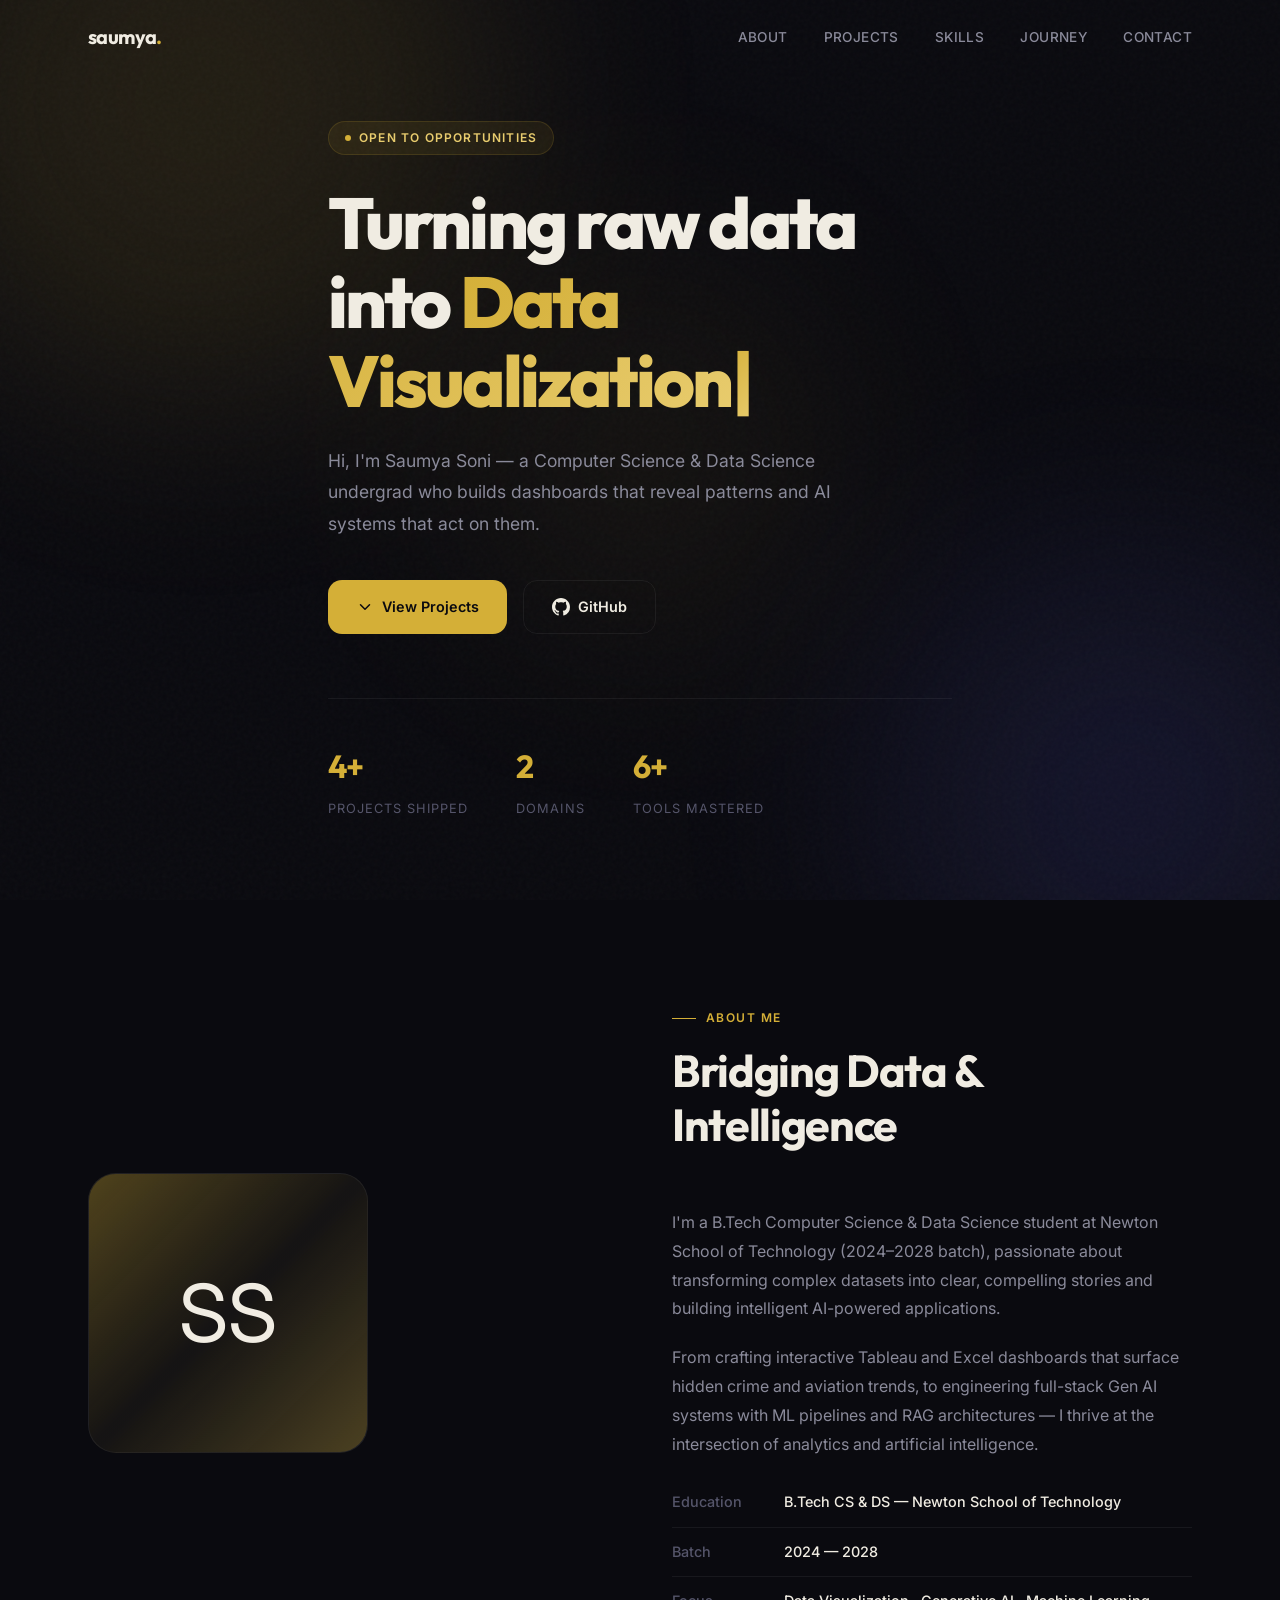
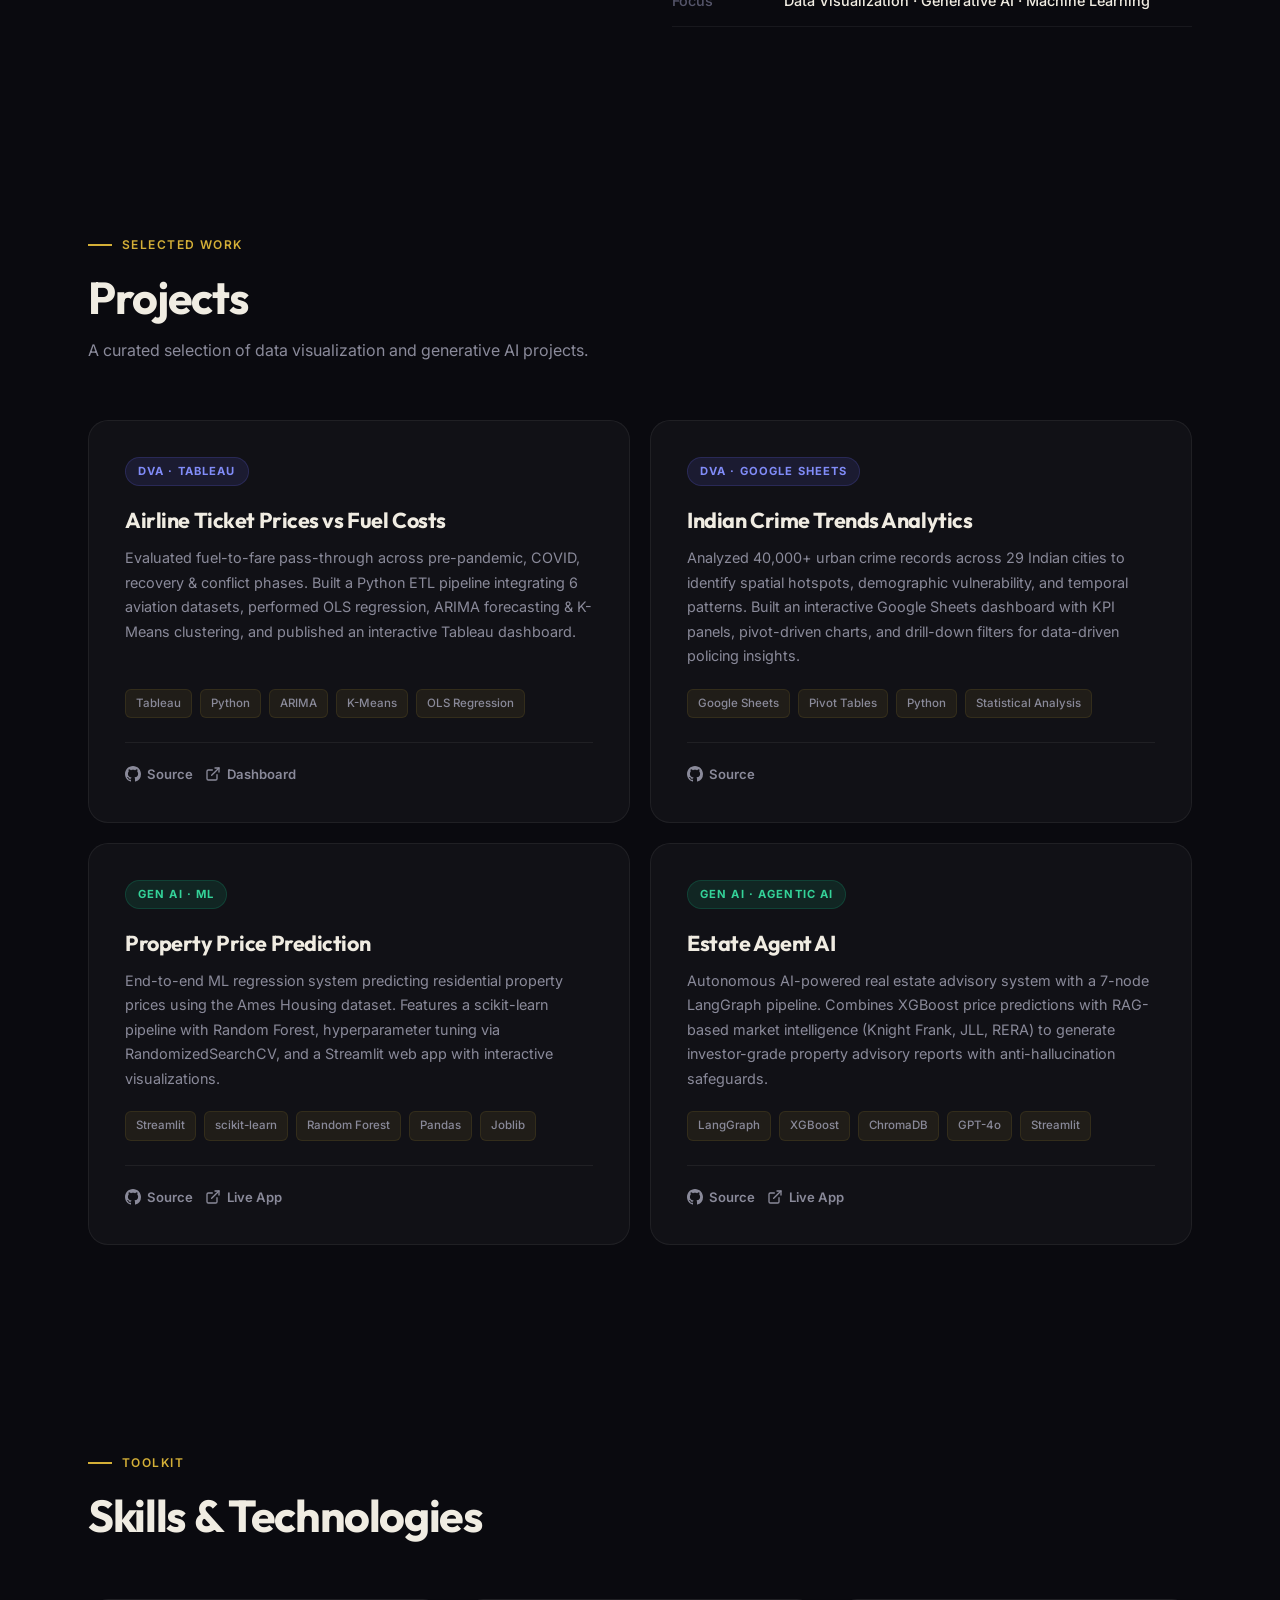
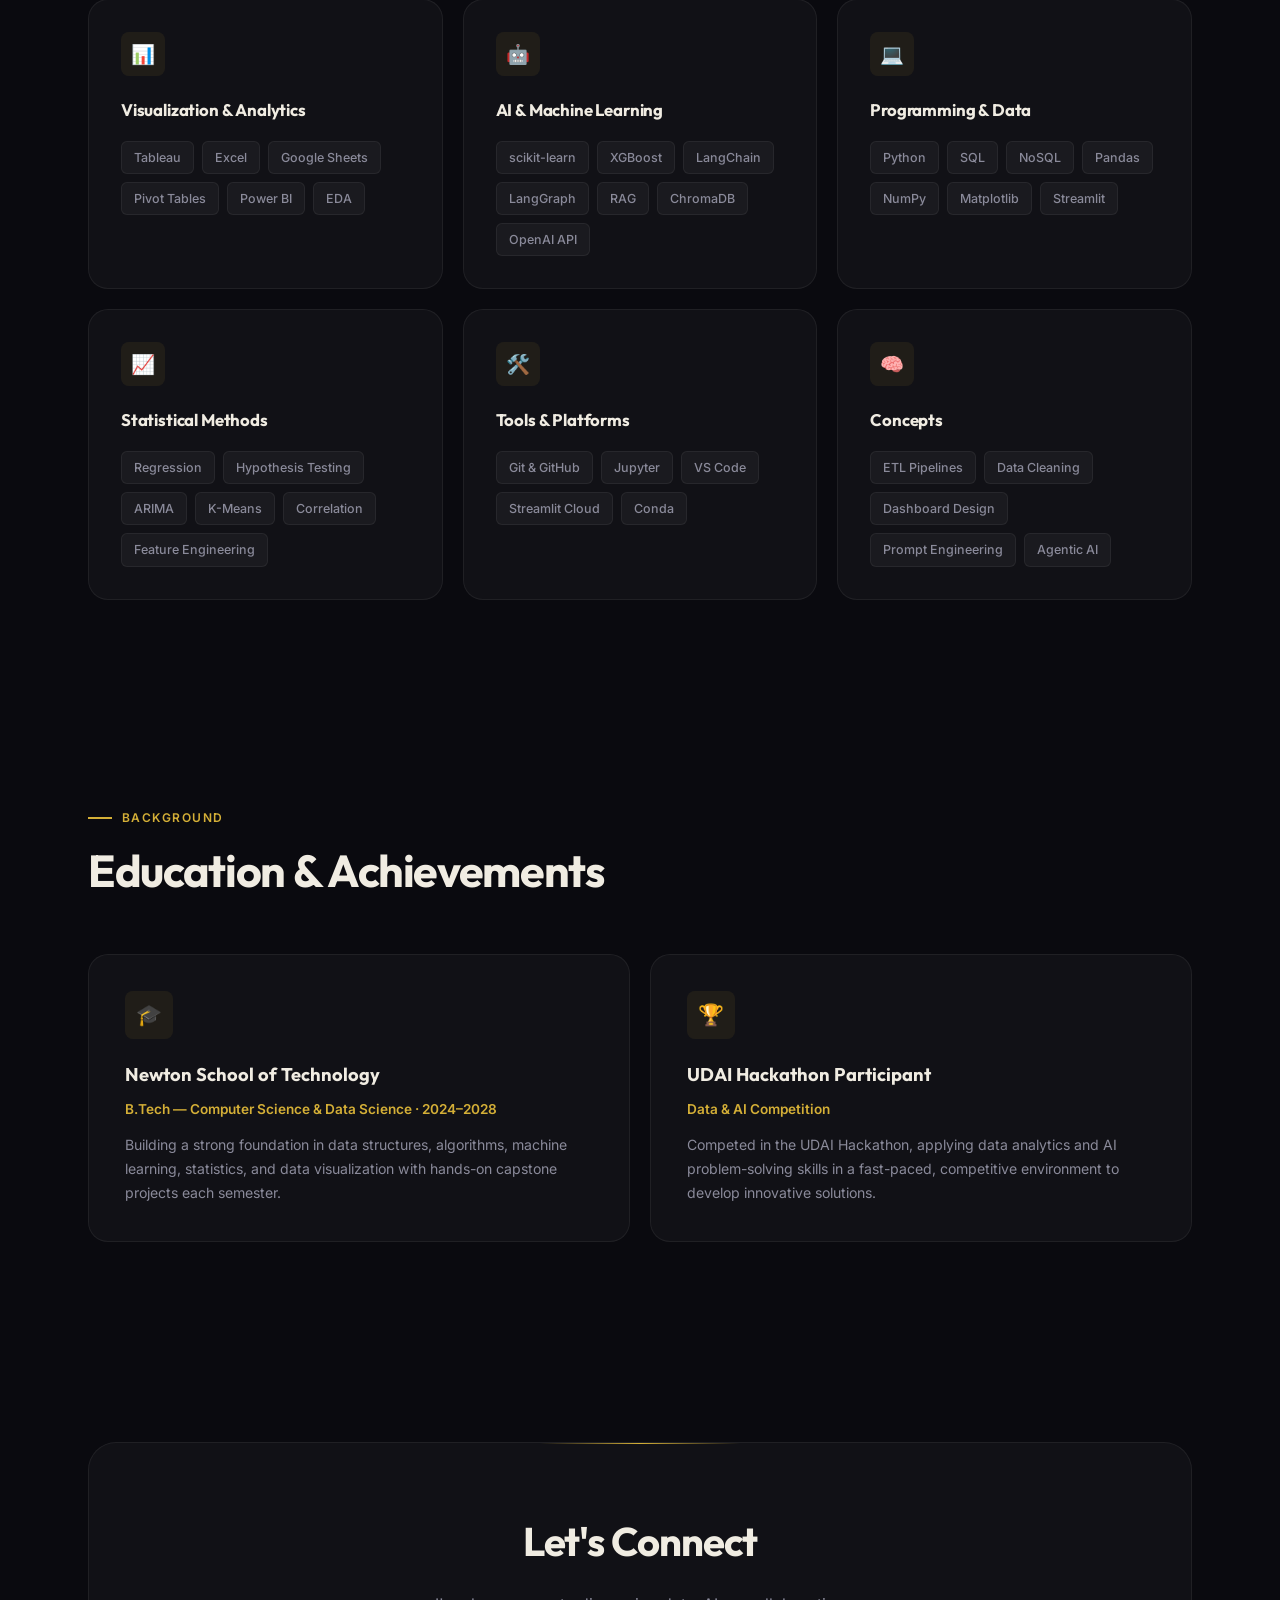
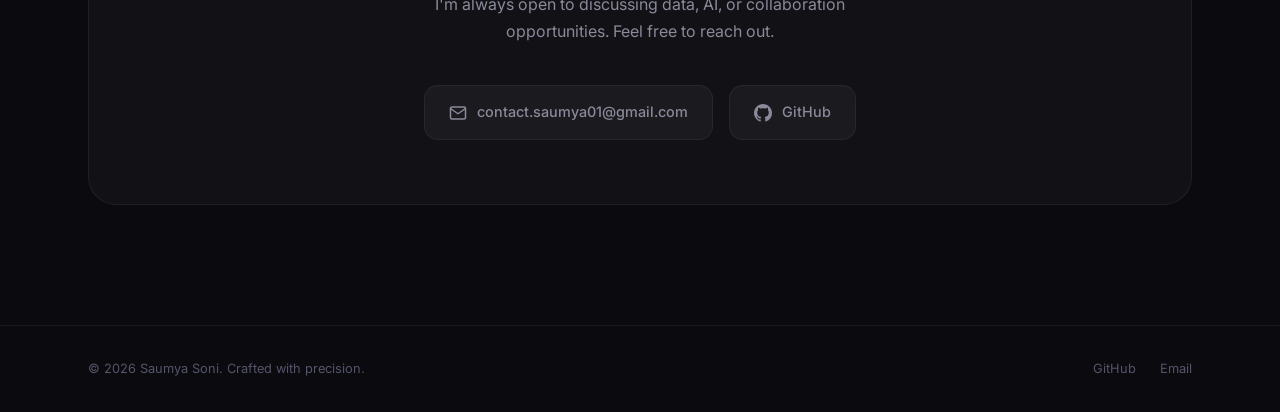
==== index.html @ 055b45be "feat: add premium portfolio site with hero, projects, skills, contact sections" ====
<!DOCTYPE html>
<html lang="en">
<head>
  <meta charset="UTF-8" />
  <meta name="viewport" content="width=device-width, initial-scale=1.0" />
  <title>Saumya Soni — Data & AI Portfolio</title>
  <meta name="description" content="Portfolio of Saumya Soni — Data Visualization, Analytics & Generative AI projects." />
  <link rel="preconnect" href="https://fonts.googleapis.com" />
  <link rel="preconnect" href="https://fonts.gstatic.com" crossorigin />
  <link href="https://fonts.googleapis.com/css2?family=Inter:wght@400;500;600;700&family=Outfit:wght@600;700;800&display=swap" rel="stylesheet" />
  <link rel="stylesheet" href="style.css" />
</head>
<body>

<!-- Background -->
<div class="bg-mesh"><div class="orb"></div><div class="orb"></div><div class="orb"></div></div>
<div class="grain"></div>

<!-- Nav -->
<nav class="nav" id="nav">
  <div class="container nav-inner">
    <a href="#" class="nav-logo">saumya<span>.</span></a>
    <ul class="nav-links">
      <li><a href="#about">About</a></li>
      <li><a href="#projects">Projects</a></li>
      <li><a href="#skills">Skills</a></li>
      <li><a href="#journey">Journey</a></li>
      <li><a href="#contact">Contact</a></li>
    </ul>
    <button class="nav-toggle" aria-label="Menu"><span></span><span></span><span></span></button>
  </div>
</nav>

<!-- Hero -->
<section class="hero" id="hero">
  <div class="container hero-content">
    <div class="hero-label"><span class="dot"></span> Open to Opportunities</div>
    <h1>Turning raw data<br/>into <span class="accent typed-text">Data Visualization</span><span class="accent" style="animation:pulse 1s infinite">|</span></h1>
    <p class="hero-description">Hi, I'm Saumya Soni — a Computer Science & Data Science undergrad who builds dashboards that reveal patterns and AI systems that act on them.</p>
    <div class="hero-actions">
      <a href="#projects" class="btn btn-primary">
        <svg width="18" height="18" fill="none" stroke="currentColor" stroke-width="2" stroke-linecap="round" stroke-linejoin="round" viewBox="0 0 24 24"><path d="M6 9l6 6 6-6"/></svg>
        View Projects
      </a>
      <a href="https://github.com/Algoastronaut" target="_blank" rel="noopener" class="btn btn-secondary">
        <svg width="18" height="18" viewBox="0 0 24 24" fill="currentColor"><path d="M12 0C5.37 0 0 5.37 0 12c0 5.31 3.435 9.795 8.205 11.385.6.105.825-.255.825-.57 0-.285-.015-1.23-.015-2.235-3.015.555-3.795-.735-4.035-1.41-.135-.345-.72-1.41-1.23-1.695-.42-.225-1.02-.78-.015-.795.945-.015 1.62.87 1.845 1.23 1.08 1.815 2.805 1.305 3.495.99.105-.78.42-1.305.765-1.605-2.67-.3-5.46-1.335-5.46-5.925 0-1.305.465-2.385 1.23-3.225-.12-.3-.54-1.53.12-3.18 0 0 1.005-.315 3.3 1.23.96-.27 1.98-.405 3-.405s2.04.135 3 .405c2.295-1.56 3.3-1.23 3.3-1.23.66 1.65.24 2.88.12 3.18.765.84 1.23 1.905 1.23 3.225 0 4.605-2.805 5.625-5.475 5.925.435.375.81 1.095.81 2.22 0 1.605-.015 2.895-.015 3.3 0 .315.225.69.825.57A12.02 12.02 0 0024 12c0-6.63-5.37-12-12-12z"/></svg>
        GitHub
      </a>
    </div>
    <div class="hero-stats">
      <div class="stat"><h3 data-count="4" data-suffix="+">0</h3><p>Projects Shipped</p></div>
      <div class="stat"><h3 data-count="2">0</h3><p>Domains</p></div>
      <div class="stat"><h3 data-count="6" data-suffix="+">0</h3><p>Tools Mastered</p></div>
    </div>
  </div>
</section>

<!-- About -->
<section id="about">
  <div class="container">
    <div class="about-grid">
      <div class="reveal">
        <div class="about-avatar">SS</div>
      </div>
      <div class="reveal">
        <div class="section-header">
          <div class="section-label">About Me</div>
          <h2 class="section-title">Bridging Data & Intelligence</h2>
        </div>
        <div class="about-text">
          <p>I'm a B.Tech Computer Science & Data Science student at Newton School of Technology (2024–2028 batch), passionate about transforming complex datasets into clear, compelling stories and building intelligent AI-powered applications.</p>
          <p>From crafting interactive Tableau and Excel dashboards that surface hidden crime and aviation trends, to engineering full-stack Gen AI systems with ML pipelines and RAG architectures — I thrive at the intersection of analytics and artificial intelligence.</p>
        </div>
        <div class="about-detail"><span class="label">Education</span><span class="value">B.Tech CS & DS — Newton School of Technology</span></div>
        <div class="about-detail"><span class="label">Batch</span><span class="value">2024 — 2028</span></div>
        <div class="about-detail"><span class="label">Focus</span><span class="value">Data Visualization · Generative AI · Machine Learning</span></div>
      </div>
    </div>
  </div>
</section>

<!-- Projects -->
<section id="projects">
  <div class="container">
    <div class="section-header reveal">
      <div class="section-label">Selected Work</div>
      <h2 class="section-title">Projects</h2>
      <p class="section-subtitle">A curated selection of data visualization and generative AI projects.</p>
    </div>
    <div class="bento-grid">

      <!-- Project 1 -->
      <div class="bento-card reveal">
        <span class="bento-card-tag tag-dva">DVA · Tableau</span>
        <h3>Airline Ticket Prices vs Fuel Costs</h3>
        <p>Evaluated fuel-to-fare pass-through across pre-pandemic, COVID, recovery & conflict phases. Built a Python ETL pipeline integrating 6 aviation datasets, performed OLS regression, ARIMA forecasting & K-Means clustering, and published an interactive Tableau dashboard.</p>
        <div class="bento-card-tech">
          <span class="tech-pill">Tableau</span>
          <span class="tech-pill">Python</span>
          <span class="tech-pill">ARIMA</span>
          <span class="tech-pill">K-Means</span>
          <span class="tech-pill">OLS Regression</span>
        </div>
        <div class="bento-card-links">
          <a href="https://github.com/Algoastronaut/C_G18_AirlineTicketPricesVsFuelCostsAnalysis" target="_blank" class="card-link">
            <svg viewBox="0 0 24 24" fill="currentColor"><path d="M12 0C5.37 0 0 5.37 0 12c0 5.31 3.435 9.795 8.205 11.385.6.105.825-.255.825-.57 0-.285-.015-1.23-.015-2.235-3.015.555-3.795-.735-4.035-1.41-.135-.345-.72-1.41-1.23-1.695-.42-.225-1.02-.78-.015-.795.945-.015 1.62.87 1.845 1.23 1.08 1.815 2.805 1.305 3.495.99.105-.78.42-1.305.765-1.605-2.67-.3-5.46-1.335-5.46-5.925 0-1.305.465-2.385 1.23-3.225-.12-.3-.54-1.53.12-3.18 0 0 1.005-.315 3.3 1.23.96-.27 1.98-.405 3-.405s2.04.135 3 .405c2.295-1.56 3.3-1.23 3.3-1.23.66 1.65.24 2.88.12 3.18.765.84 1.23 1.905 1.23 3.225 0 4.605-2.805 5.625-5.475 5.925.435.375.81 1.095.81 2.22 0 1.605-.015 2.895-.015 3.3 0 .315.225.69.825.57A12.02 12.02 0 0024 12c0-6.63-5.37-12-12-12z"/></svg>
            Source
          </a>
          <a href="https://public.tableau.com/app/profile/syed.darain.qamar7769/viz/AirlinePricesAnalysis/ExecutiveOverview" target="_blank" class="card-link">
            <svg viewBox="0 0 24 24" fill="none" stroke="currentColor" stroke-width="2" stroke-linecap="round" stroke-linejoin="round"><path d="M18 13v6a2 2 0 01-2 2H5a2 2 0 01-2-2V8a2 2 0 012-2h6"/><polyline points="15 3 21 3 21 9"/><line x1="10" y1="14" x2="21" y2="3"/></svg>
            Dashboard
          </a>
        </div>
      </div>

      <!-- Project 2 -->
      <div class="bento-card reveal">
        <span class="bento-card-tag tag-dva">DVA · Google Sheets</span>
        <h3>Indian Crime Trends Analytics</h3>
        <p>Analyzed 40,000+ urban crime records across 29 Indian cities to identify spatial hotspots, demographic vulnerability, and temporal patterns. Built an interactive Google Sheets dashboard with KPI panels, pivot-driven charts, and drill-down filters for data-driven policing insights.</p>
        <div class="bento-card-tech">
          <span class="tech-pill">Google Sheets</span>
          <span class="tech-pill">Pivot Tables</span>
          <span class="tech-pill">Python</span>
          <span class="tech-pill">Statistical Analysis</span>
        </div>
        <div class="bento-card-links">
          <a href="https://github.com/Algoastronaut/SectionC_Group4_CrimeTrends" target="_blank" class="card-link">
            <svg viewBox="0 0 24 24" fill="currentColor"><path d="M12 0C5.37 0 0 5.37 0 12c0 5.31 3.435 9.795 8.205 11.385.6.105.825-.255.825-.57 0-.285-.015-1.23-.015-2.235-3.015.555-3.795-.735-4.035-1.41-.135-.345-.72-1.41-1.23-1.695-.42-.225-1.02-.78-.015-.795.945-.015 1.62.87 1.845 1.23 1.08 1.815 2.805 1.305 3.495.99.105-.78.42-1.305.765-1.605-2.67-.3-5.46-1.335-5.46-5.925 0-1.305.465-2.385 1.23-3.225-.12-.3-.54-1.53.12-3.18 0 0 1.005-.315 3.3 1.23.96-.27 1.98-.405 3-.405s2.04.135 3 .405c2.295-1.56 3.3-1.23 3.3-1.23.66 1.65.24 2.88.12 3.18.765.84 1.23 1.905 1.23 3.225 0 4.605-2.805 5.625-5.475 5.925.435.375.81 1.095.81 2.22 0 1.605-.015 2.895-.015 3.3 0 .315.225.69.825.57A12.02 12.02 0 0024 12c0-6.63-5.37-12-12-12z"/></svg>
            Source
          </a>
        </div>
      </div>

      <!-- Project 3 -->
      <div class="bento-card reveal">
        <span class="bento-card-tag tag-genai">Gen AI · ML</span>
        <h3>Property Price Prediction</h3>
        <p>End-to-end ML regression system predicting residential property prices using the Ames Housing dataset. Features a scikit-learn pipeline with Random Forest, hyperparameter tuning via RandomizedSearchCV, and a Streamlit web app with interactive visualizations.</p>
        <div class="bento-card-tech">
          <span class="tech-pill">Streamlit</span>
          <span class="tech-pill">scikit-learn</span>
          <span class="tech-pill">Random Forest</span>
          <span class="tech-pill">Pandas</span>
          <span class="tech-pill">Joblib</span>
        </div>
        <div class="bento-card-links">
          <a href="https://github.com/Algoastronaut/Property_Price_Prediction" target="_blank" class="card-link">
            <svg viewBox="0 0 24 24" fill="currentColor"><path d="M12 0C5.37 0 0 5.37 0 12c0 5.31 3.435 9.795 8.205 11.385.6.105.825-.255.825-.57 0-.285-.015-1.23-.015-2.235-3.015.555-3.795-.735-4.035-1.41-.135-.345-.72-1.41-1.23-1.695-.42-.225-1.02-.78-.015-.795.945-.015 1.62.87 1.845 1.23 1.08 1.815 2.805 1.305 3.495.99.105-.78.42-1.305.765-1.605-2.67-.3-5.46-1.335-5.46-5.925 0-1.305.465-2.385 1.23-3.225-.12-.3-.54-1.53.12-3.18 0 0 1.005-.315 3.3 1.23.96-.27 1.98-.405 3-.405s2.04.135 3 .405c2.295-1.56 3.3-1.23 3.3-1.23.66 1.65.24 2.88.12 3.18.765.84 1.23 1.905 1.23 3.225 0 4.605-2.805 5.625-5.475 5.925.435.375.81 1.095.81 2.22 0 1.605-.015 2.895-.015 3.3 0 .315.225.69.825.57A12.02 12.02 0 0024 12c0-6.63-5.37-12-12-12z"/></svg>
            Source
          </a>
          <a href="https://propertypriceprediction.streamlit.app/" target="_blank" class="card-link">
            <svg viewBox="0 0 24 24" fill="none" stroke="currentColor" stroke-width="2" stroke-linecap="round" stroke-linejoin="round"><path d="M18 13v6a2 2 0 01-2 2H5a2 2 0 01-2-2V8a2 2 0 012-2h6"/><polyline points="15 3 21 3 21 9"/><line x1="10" y1="14" x2="21" y2="3"/></svg>
            Live App
          </a>
        </div>
      </div>

      <!-- Project 4 -->
      <div class="bento-card reveal">
        <span class="bento-card-tag tag-genai">Gen AI · Agentic AI</span>
        <h3>Estate Agent AI</h3>
        <p>Autonomous AI-powered real estate advisory system with a 7-node LangGraph pipeline. Combines XGBoost price predictions with RAG-based market intelligence (Knight Frank, JLL, RERA) to generate investor-grade property advisory reports with anti-hallucination safeguards.</p>
        <div class="bento-card-tech">
          <span class="tech-pill">LangGraph</span>
          <span class="tech-pill">XGBoost</span>
          <span class="tech-pill">ChromaDB</span>
          <span class="tech-pill">GPT-4o</span>
          <span class="tech-pill">Streamlit</span>
        </div>
        <div class="bento-card-links">
          <a href="https://github.com/Algoastronaut/Estate_Agent" target="_blank" class="card-link">
            <svg viewBox="0 0 24 24" fill="currentColor"><path d="M12 0C5.37 0 0 5.37 0 12c0 5.31 3.435 9.795 8.205 11.385.6.105.825-.255.825-.57 0-.285-.015-1.23-.015-2.235-3.015.555-3.795-.735-4.035-1.41-.135-.345-.72-1.41-1.23-1.695-.42-.225-1.02-.78-.015-.795.945-.015 1.62.87 1.845 1.23 1.08 1.815 2.805 1.305 3.495.99.105-.78.42-1.305.765-1.605-2.67-.3-5.46-1.335-5.46-5.925 0-1.305.465-2.385 1.23-3.225-.12-.3-.54-1.53.12-3.18 0 0 1.005-.315 3.3 1.23.96-.27 1.98-.405 3-.405s2.04.135 3 .405c2.295-1.56 3.3-1.23 3.3-1.23.66 1.65.24 2.88.12 3.18.765.84 1.23 1.905 1.23 3.225 0 4.605-2.805 5.625-5.475 5.925.435.375.81 1.095.81 2.22 0 1.605-.015 2.895-.015 3.3 0 .315.225.69.825.57A12.02 12.02 0 0024 12c0-6.63-5.37-12-12-12z"/></svg>
            Source
          </a>
          <a href="https://estate-agent-ai.streamlit.app/" target="_blank" class="card-link">
            <svg viewBox="0 0 24 24" fill="none" stroke="currentColor" stroke-width="2" stroke-linecap="round" stroke-linejoin="round"><path d="M18 13v6a2 2 0 01-2 2H5a2 2 0 01-2-2V8a2 2 0 012-2h6"/><polyline points="15 3 21 3 21 9"/><line x1="10" y1="14" x2="21" y2="3"/></svg>
            Live App
          </a>
        </div>
      </div>

    </div>
  </div>
</section>

<!-- Skills -->
<section id="skills">
  <div class="container">
    <div class="section-header reveal">
      <div class="section-label">Toolkit</div>
      <h2 class="section-title">Skills & Technologies</h2>
    </div>
    <div class="skills-grid">
      <div class="skill-group reveal">
        <div class="skill-group-icon">📊</div>
        <h3>Visualization & Analytics</h3>
        <div class="skill-tags">
          <span class="skill-tag">Tableau</span>
          <span class="skill-tag">Excel</span>
          <span class="skill-tag">Google Sheets</span>
          <span class="skill-tag">Pivot Tables</span>
          <span class="skill-tag">Power BI</span>
          <span class="skill-tag">EDA</span>
        </div>
      </div>
      <div class="skill-group reveal">
        <div class="skill-group-icon">🤖</div>
        <h3>AI & Machine Learning</h3>
        <div class="skill-tags">
          <span class="skill-tag">scikit-learn</span>
          <span class="skill-tag">XGBoost</span>
          <span class="skill-tag">LangChain</span>
          <span class="skill-tag">LangGraph</span>
          <span class="skill-tag">RAG</span>
          <span class="skill-tag">ChromaDB</span>
          <span class="skill-tag">OpenAI API</span>
        </div>
      </div>
      <div class="skill-group reveal">
        <div class="skill-group-icon">💻</div>
        <h3>Programming & Data</h3>
        <div class="skill-tags">
          <span class="skill-tag">Python</span>
          <span class="skill-tag">SQL</span>
          <span class="skill-tag">NoSQL</span>
          <span class="skill-tag">Pandas</span>
          <span class="skill-tag">NumPy</span>
          <span class="skill-tag">Matplotlib</span>
          <span class="skill-tag">Streamlit</span>
        </div>
      </div>
      <div class="skill-group reveal">
        <div class="skill-group-icon">📈</div>
        <h3>Statistical Methods</h3>
        <div class="skill-tags">
          <span class="skill-tag">Regression</span>
          <span class="skill-tag">Hypothesis Testing</span>
          <span class="skill-tag">ARIMA</span>
          <span class="skill-tag">K-Means</span>
          <span class="skill-tag">Correlation</span>
          <span class="skill-tag">Feature Engineering</span>
        </div>
      </div>
      <div class="skill-group reveal">
        <div class="skill-group-icon">🛠️</div>
        <h3>Tools & Platforms</h3>
        <div class="skill-tags">
          <span class="skill-tag">Git & GitHub</span>
          <span class="skill-tag">Jupyter</span>
          <span class="skill-tag">VS Code</span>
          <span class="skill-tag">Streamlit Cloud</span>
          <span class="skill-tag">Conda</span>
        </div>
      </div>
      <div class="skill-group reveal">
        <div class="skill-group-icon">🧠</div>
        <h3>Concepts</h3>
        <div class="skill-tags">
          <span class="skill-tag">ETL Pipelines</span>
          <span class="skill-tag">Data Cleaning</span>
          <span class="skill-tag">Dashboard Design</span>
          <span class="skill-tag">Prompt Engineering</span>
          <span class="skill-tag">Agentic AI</span>
        </div>
      </div>
    </div>
  </div>
</section>

<!-- Journey -->
<section id="journey">
  <div class="container">
    <div class="section-header reveal">
      <div class="section-label">Background</div>
      <h2 class="section-title">Education & Achievements</h2>
    </div>
    <div class="journey-grid">
      <div class="journey-card reveal">
        <div class="journey-card-icon">🎓</div>
        <h3>Newton School of Technology</h3>
        <div class="subtitle">B.Tech — Computer Science & Data Science · 2024–2028</div>
        <p>Building a strong foundation in data structures, algorithms, machine learning, statistics, and data visualization with hands-on capstone projects each semester.</p>
      </div>
      <div class="journey-card reveal">
        <div class="journey-card-icon">🏆</div>
        <h3>UDAI Hackathon Participant</h3>
        <div class="subtitle">Data & AI Competition</div>
        <p>Competed in the UDAI Hackathon, applying data analytics and AI problem-solving skills in a fast-paced, competitive environment to develop innovative solutions.</p>
      </div>
    </div>
  </div>
</section>

<!-- Contact -->
<section id="contact">
  <div class="container">
    <div class="contact-box reveal">
      <h2>Let's Connect</h2>
      <p>I'm always open to discussing data, AI, or collaboration opportunities. Feel free to reach out.</p>
      <div class="contact-links">
        <a href="mailto:contact.saumya01@gmail.com" class="contact-link">
          <svg viewBox="0 0 24 24" fill="none" stroke="currentColor" stroke-width="2" stroke-linecap="round" stroke-linejoin="round"><path d="M4 4h16c1.1 0 2 .9 2 2v12c0 1.1-.9 2-2 2H4c-1.1 0-2-.9-2-2V6c0-1.1.9-2 2-2z"/><polyline points="22,6 12,13 2,6"/></svg>
          contact.saumya01@gmail.com
        </a>
        <a href="https://github.com/Algoastronaut" target="_blank" class="contact-link">
          <svg viewBox="0 0 24 24" fill="currentColor"><path d="M12 0C5.37 0 0 5.37 0 12c0 5.31 3.435 9.795 8.205 11.385.6.105.825-.255.825-.57 0-.285-.015-1.23-.015-2.235-3.015.555-3.795-.735-4.035-1.41-.135-.345-.72-1.41-1.23-1.695-.42-.225-1.02-.78-.015-.795.945-.015 1.62.87 1.845 1.23 1.08 1.815 2.805 1.305 3.495.99.105-.78.42-1.305.765-1.605-2.67-.3-5.46-1.335-5.46-5.925 0-1.305.465-2.385 1.23-3.225-.12-.3-.54-1.53.12-3.18 0 0 1.005-.315 3.3 1.23.96-.27 1.98-.405 3-.405s2.04.135 3 .405c2.295-1.56 3.3-1.23 3.3-1.23.66 1.65.24 2.88.12 3.18.765.84 1.23 1.905 1.23 3.225 0 4.605-2.805 5.625-5.475 5.925.435.375.81 1.095.81 2.22 0 1.605-.015 2.895-.015 3.3 0 .315.225.69.825.57A12.02 12.02 0 0024 12c0-6.63-5.37-12-12-12z"/></svg>
          GitHub
        </a>
      </div>
    </div>
  </div>
</section>

<!-- Footer -->
<footer class="footer">
  <div class="container footer-inner">
    <p>© 2026 Saumya Soni. Crafted with precision.</p>
    <div class="footer-links">
      <a href="https://github.com/Algoastronaut" target="_blank">GitHub</a>
      <a href="mailto:contact.saumya01@gmail.com">Email</a>
    </div>
  </div>
</footer>

<script src="script.js"></script>
</body>
</html>
---- style.css ----
/* ===== DESIGN TOKENS ===== */
:root {
  --bg-primary: #0a0a0f;
  --bg-secondary: #111118;
  --bg-card: rgba(255, 255, 255, 0.03);
  --bg-card-hover: rgba(255, 255, 255, 0.06);
  --border-subtle: rgba(255, 255, 255, 0.06);
  --border-hover: rgba(212, 175, 55, 0.3);

  --text-primary: #f0ece2;
  --text-secondary: #8a8a9a;
  --text-muted: #55556a;

  --accent: #d4af37;
  --accent-light: #e8cc6e;
  --accent-glow: rgba(212, 175, 55, 0.15);
  --accent-dim: rgba(212, 175, 55, 0.08);

  --font-heading: 'Outfit', sans-serif;
  --font-body: 'Inter', sans-serif;

  --radius-sm: 8px;
  --radius-md: 14px;
  --radius-lg: 20px;
  --radius-xl: 28px;

  --transition-fast: 0.2s cubic-bezier(0.4, 0, 0.2, 1);
  --transition-smooth: 0.4s cubic-bezier(0.4, 0, 0.2, 1);
  --transition-spring: 0.5s cubic-bezier(0.34, 1.56, 0.64, 1);
}

/* ===== RESET & BASE ===== */
*, *::before, *::after {
  margin: 0;
  padding: 0;
  box-sizing: border-box;
}

html {
  scroll-behavior: smooth;
  font-size: 16px;
  scrollbar-width: thin;
  scrollbar-color: var(--accent-dim) transparent;
}

body {
  font-family: var(--font-body);
  background: var(--bg-primary);
  color: var(--text-primary);
  line-height: 1.7;
  overflow-x: hidden;
  -webkit-font-smoothing: antialiased;
}

::selection {
  background: var(--accent);
  color: var(--bg-primary);
}

a {
  color: inherit;
  text-decoration: none;
}

img {
  max-width: 100%;
  display: block;
}

/* ===== SCROLLBAR ===== */
::-webkit-scrollbar { width: 6px; }
::-webkit-scrollbar-track { background: transparent; }
::-webkit-scrollbar-thumb { background: var(--accent-dim); border-radius: 3px; }
::-webkit-scrollbar-thumb:hover { background: var(--accent); }

/* ===== ANIMATED BACKGROUND ===== */
.bg-mesh {
  position: fixed;
  inset: 0;
  z-index: 0;
  pointer-events: none;
  overflow: hidden;
}

.bg-mesh .orb {
  position: absolute;
  border-radius: 50%;
  filter: blur(120px);
  opacity: 0.12;
  animation: orbFloat 20s ease-in-out infinite;
}

.bg-mesh .orb:nth-child(1) {
  width: 600px; height: 600px;
  background: var(--accent);
  top: -200px; left: -100px;
  animation-delay: 0s;
}

.bg-mesh .orb:nth-child(2) {
  width: 500px; height: 500px;
  background: #6366f1;
  bottom: -150px; right: -100px;
  animation-delay: -7s;
  animation-duration: 25s;
}

.bg-mesh .orb:nth-child(3) {
  width: 400px; height: 400px;
  background: #d4af37;
  top: 50%; left: 50%;
  transform: translate(-50%, -50%);
  animation-delay: -14s;
  animation-duration: 30s;
  opacity: 0.06;
}

@keyframes orbFloat {
  0%, 100% { transform: translate(0, 0) scale(1); }
  25% { transform: translate(60px, -40px) scale(1.1); }
  50% { transform: translate(-30px, 60px) scale(0.95); }
  75% { transform: translate(40px, 30px) scale(1.05); }
}

/* ===== GRAIN OVERLAY ===== */
.grain {
  position: fixed;
  inset: 0;
  z-index: 1;
  pointer-events: none;
  opacity: 0.03;
  background-image: url("data:image/svg+xml,%3Csvg viewBox='0 0 256 256' xmlns='http://www.w3.org/2000/svg'%3E%3Cfilter id='noise'%3E%3CfeTurbulence type='fractalNoise' baseFrequency='0.9' numOctaves='4' stitchTiles='stitch'/%3E%3C/filter%3E%3Crect width='100%25' height='100%25' filter='url(%23noise)'/%3E%3C/svg%3E");
}

/* ===== LAYOUT ===== */
.container {
  max-width: 1200px;
  margin: 0 auto;
  padding: 0 clamp(20px, 5vw, 48px);
}

section {
  position: relative;
  z-index: 2;
}

/* ===== NAVIGATION ===== */
.nav {
  position: fixed;
  top: 0;
  left: 0;
  right: 0;
  z-index: 100;
  padding: 20px 0;
  transition: var(--transition-smooth);
}

.nav.scrolled {
  padding: 12px 0;
  background: rgba(10, 10, 15, 0.85);
  backdrop-filter: blur(20px) saturate(1.5);
  border-bottom: 1px solid var(--border-subtle);
}

.nav-inner {
  display: flex;
  align-items: center;
  justify-content: space-between;
}

.nav-logo {
  font-family: var(--font-heading);
  font-size: 1.25rem;
  font-weight: 700;
  letter-spacing: -0.03em;
  color: var(--text-primary);
}

.nav-logo span {
  color: var(--accent);
}

.nav-links {
  display: flex;
  gap: 36px;
  list-style: none;
}

.nav-links a {
  font-size: 0.85rem;
  font-weight: 500;
  color: var(--text-secondary);
  letter-spacing: 0.03em;
  text-transform: uppercase;
  transition: var(--transition-fast);
  position: relative;
}

.nav-links a::after {
  content: '';
  position: absolute;
  bottom: -4px;
  left: 0;
  width: 0;
  height: 1.5px;
  background: var(--accent);
  transition: var(--transition-smooth);
}

.nav-links a:hover {
  color: var(--text-primary);
}

.nav-links a:hover::after {
  width: 100%;
}

.nav-toggle {
  display: none;
  background: none;
  border: none;
  cursor: pointer;
  padding: 8px;
}

.nav-toggle span {
  display: block;
  width: 22px;
  height: 2px;
  background: var(--text-primary);
  margin: 5px 0;
  transition: var(--transition-fast);
  border-radius: 2px;
}

/* ===== HERO ===== */
.hero {
  min-height: 100vh;
  display: flex;
  align-items: center;
  padding: 120px 0 80px;
}

.hero-content {
  max-width: 720px;
}

.hero-label {
  display: inline-flex;
  align-items: center;
  gap: 8px;
  padding: 6px 16px;
  background: var(--accent-dim);
  border: 1px solid rgba(212, 175, 55, 0.15);
  border-radius: 100px;
  font-size: 0.75rem;
  font-weight: 600;
  color: var(--accent-light);
  text-transform: uppercase;
  letter-spacing: 0.1em;
  margin-bottom: 28px;
  animation: fadeSlideUp 0.8s ease-out;
}

.hero-label .dot {
  width: 6px;
  height: 6px;
  border-radius: 50%;
  background: var(--accent);
  animation: pulse 2s ease-in-out infinite;
}

@keyframes pulse {
  0%, 100% { opacity: 1; transform: scale(1); }
  50% { opacity: 0.5; transform: scale(0.8); }
}

.hero h1 {
  font-family: var(--font-heading);
  font-size: clamp(2.8rem, 6vw, 4.5rem);
  font-weight: 800;
  line-height: 1.1;
  letter-spacing: -0.04em;
  margin-bottom: 24px;
  animation: fadeSlideUp 0.8s ease-out 0.1s both;
}

.hero h1 .accent {
  background: linear-gradient(135deg, var(--accent), var(--accent-light));
  -webkit-background-clip: text;
  -webkit-text-fill-color: transparent;
  background-clip: text;
}

.hero-description {
  font-size: 1.1rem;
  color: var(--text-secondary);
  line-height: 1.8;
  max-width: 540px;
  margin-bottom: 40px;
  animation: fadeSlideUp 0.8s ease-out 0.2s both;
}

.hero-actions {
  display: flex;
  gap: 16px;
  flex-wrap: wrap;
  animation: fadeSlideUp 0.8s ease-out 0.3s both;
}

.btn {
  display: inline-flex;
  align-items: center;
  gap: 8px;
  padding: 14px 28px;
  border-radius: var(--radius-md);
  font-family: var(--font-body);
  font-size: 0.9rem;
  font-weight: 600;
  cursor: pointer;
  transition: var(--transition-smooth);
  border: none;
}

.btn-primary {
  background: var(--accent);
  color: var(--bg-primary);
}

.btn-primary:hover {
  background: var(--accent-light);
  transform: translateY(-2px);
  box-shadow: 0 8px 30px rgba(212, 175, 55, 0.3);
}

.btn-secondary {
  background: transparent;
  color: var(--text-primary);
  border: 1px solid var(--border-subtle);
}

.btn-secondary:hover {
  border-color: var(--accent);
  color: var(--accent);
  transform: translateY(-2px);
}

.hero-stats {
  display: flex;
  gap: 48px;
  margin-top: 64px;
  padding-top: 40px;
  border-top: 1px solid var(--border-subtle);
  animation: fadeSlideUp 0.8s ease-out 0.4s both;
}

.stat h3 {
  font-family: var(--font-heading);
  font-size: 2rem;
  font-weight: 700;
  color: var(--accent);
  letter-spacing: -0.02em;
}

.stat p {
  font-size: 0.8rem;
  color: var(--text-muted);
  text-transform: uppercase;
  letter-spacing: 0.08em;
  margin-top: 4px;
}

/* ===== SECTION HEADERS ===== */
.section-header {
  margin-bottom: 56px;
}

.section-label {
  display: inline-flex;
  align-items: center;
  gap: 10px;
  font-size: 0.75rem;
  font-weight: 600;
  color: var(--accent);
  text-transform: uppercase;
  letter-spacing: 0.12em;
  margin-bottom: 16px;
}

.section-label::before {
  content: '';
  width: 24px;
  height: 1.5px;
  background: var(--accent);
}

.section-title {
  font-family: var(--font-heading);
  font-size: clamp(2rem, 4vw, 2.8rem);
  font-weight: 700;
  letter-spacing: -0.03em;
  line-height: 1.2;
}

.section-subtitle {
  font-size: 1rem;
  color: var(--text-secondary);
  margin-top: 12px;
  max-width: 560px;
}

/* ===== ABOUT ===== */
#about {
  padding: 100px 0;
}

.about-grid {
  display: grid;
  grid-template-columns: 1fr 1fr;
  gap: 64px;
  align-items: center;
}

.about-avatar {
  width: 280px;
  height: 280px;
  border-radius: var(--radius-xl);
  background: linear-gradient(135deg, var(--accent-dim), var(--bg-card));
  border: 1px solid var(--border-subtle);
  display: flex;
  align-items: center;
  justify-content: center;
  font-size: 5rem;
  position: relative;
  overflow: hidden;
}

.about-avatar::before {
  content: '';
  position: absolute;
  inset: -2px;
  border-radius: inherit;
  background: linear-gradient(135deg, var(--accent), transparent, var(--accent));
  z-index: -1;
  opacity: 0.3;
}

.about-text p {
  color: var(--text-secondary);
  margin-bottom: 20px;
  font-size: 1rem;
  line-height: 1.8;
}

.about-detail {
  display: flex;
  align-items: center;
  gap: 12px;
  padding: 12px 0;
  border-bottom: 1px solid var(--border-subtle);
  font-size: 0.9rem;
}

.about-detail .label {
  color: var(--text-muted);
  min-width: 100px;
  font-weight: 500;
}

.about-detail .value {
  color: var(--text-primary);
  font-weight: 500;
}

/* ===== PROJECTS — BENTO GRID ===== */
#projects {
  padding: 100px 0;
}

.bento-grid {
  display: grid;
  grid-template-columns: repeat(2, 1fr);
  gap: 20px;
}

.bento-card {
  position: relative;
  background: var(--bg-card);
  border: 1px solid var(--border-subtle);
  border-radius: var(--radius-lg);
  padding: 36px;
  transition: var(--transition-smooth);
  overflow: hidden;
  display: flex;
  flex-direction: column;
  min-height: 360px;
}

.bento-card::before {
  content: '';
  position: absolute;
  top: 0;
  left: 0;
  right: 0;
  height: 1px;
  background: linear-gradient(90deg, transparent, var(--accent), transparent);
  opacity: 0;
  transition: var(--transition-smooth);
}

.bento-card:hover {
  background: var(--bg-card-hover);
  border-color: var(--border-hover);
  transform: translateY(-4px);
}

.bento-card:hover::before {
  opacity: 1;
}

.bento-card-tag {
  display: inline-flex;
  padding: 4px 12px;
  border-radius: 100px;
  font-size: 0.7rem;
  font-weight: 700;
  text-transform: uppercase;
  letter-spacing: 0.1em;
  margin-bottom: 20px;
  width: fit-content;
}

.tag-dva {
  background: rgba(99, 102, 241, 0.12);
  color: #818cf8;
  border: 1px solid rgba(99, 102, 241, 0.2);
}

.tag-genai {
  background: rgba(16, 185, 129, 0.12);
  color: #34d399;
  border: 1px solid rgba(16, 185, 129, 0.2);
}

.bento-card h3 {
  font-family: var(--font-heading);
  font-size: 1.35rem;
  font-weight: 700;
  letter-spacing: -0.02em;
  margin-bottom: 12px;
  line-height: 1.3;
}

.bento-card p {
  color: var(--text-secondary);
  font-size: 0.9rem;
  line-height: 1.7;
  flex: 1;
}

.bento-card-tech {
  display: flex;
  flex-wrap: wrap;
  gap: 8px;
  margin-top: 20px;
}

.tech-pill {
  padding: 4px 10px;
  background: var(--accent-dim);
  border: 1px solid rgba(212, 175, 55, 0.1);
  border-radius: 6px;
  font-size: 0.72rem;
  color: var(--text-secondary);
  font-weight: 500;
}

.bento-card-links {
  display: flex;
  gap: 12px;
  margin-top: 24px;
  padding-top: 20px;
  border-top: 1px solid var(--border-subtle);
}

.card-link {
  display: inline-flex;
  align-items: center;
  gap: 6px;
  font-size: 0.82rem;
  font-weight: 600;
  color: var(--text-secondary);
  transition: var(--transition-fast);
}

.card-link:hover {
  color: var(--accent);
}

.card-link svg {
  width: 16px;
  height: 16px;
}

/* ===== SKILLS ===== */
#skills {
  padding: 100px 0;
}

.skills-grid {
  display: grid;
  grid-template-columns: repeat(3, 1fr);
  gap: 20px;
}

.skill-group {
  background: var(--bg-card);
  border: 1px solid var(--border-subtle);
  border-radius: var(--radius-lg);
  padding: 32px;
  transition: var(--transition-smooth);
}

.skill-group:hover {
  border-color: var(--border-hover);
  transform: translateY(-2px);
}

.skill-group-icon {
  width: 44px;
  height: 44px;
  border-radius: var(--radius-sm);
  background: var(--accent-dim);
  display: flex;
  align-items: center;
  justify-content: center;
  margin-bottom: 20px;
  font-size: 1.2rem;
}

.skill-group h3 {
  font-family: var(--font-heading);
  font-size: 1.05rem;
  font-weight: 700;
  margin-bottom: 16px;
  letter-spacing: -0.01em;
}

.skill-tags {
  display: flex;
  flex-wrap: wrap;
  gap: 8px;
}

.skill-tag {
  padding: 5px 12px;
  background: rgba(255, 255, 255, 0.04);
  border: 1px solid var(--border-subtle);
  border-radius: 6px;
  font-size: 0.78rem;
  color: var(--text-secondary);
  font-weight: 500;
  transition: var(--transition-fast);
}

.skill-tag:hover {
  background: var(--accent-dim);
  border-color: var(--border-hover);
  color: var(--accent-light);
}

/* ===== EDUCATION & ACHIEVEMENTS ===== */
#journey {
  padding: 100px 0;
}

.journey-grid {
  display: grid;
  grid-template-columns: 1fr 1fr;
  gap: 20px;
}

.journey-card {
  background: var(--bg-card);
  border: 1px solid var(--border-subtle);
  border-radius: var(--radius-lg);
  padding: 36px;
  transition: var(--transition-smooth);
}

.journey-card:hover {
  border-color: var(--border-hover);
}

.journey-card-icon {
  width: 48px;
  height: 48px;
  border-radius: var(--radius-sm);
  background: var(--accent-dim);
  display: flex;
  align-items: center;
  justify-content: center;
  margin-bottom: 20px;
  font-size: 1.3rem;
}

.journey-card h3 {
  font-family: var(--font-heading);
  font-size: 1.15rem;
  font-weight: 700;
  margin-bottom: 8px;
}

.journey-card .subtitle {
  font-size: 0.85rem;
  color: var(--accent);
  font-weight: 600;
  margin-bottom: 12px;
}

.journey-card p {
  color: var(--text-secondary);
  font-size: 0.88rem;
  line-height: 1.7;
}

/* ===== CONTACT ===== */
#contact {
  padding: 100px 0 120px;
}

.contact-box {
  background: var(--bg-card);
  border: 1px solid var(--border-subtle);
  border-radius: var(--radius-xl);
  padding: 64px;
  text-align: center;
  position: relative;
  overflow: hidden;
}

.contact-box::before {
  content: '';
  position: absolute;
  top: 0;
  left: 50%;
  transform: translateX(-50%);
  width: 200px;
  height: 1px;
  background: linear-gradient(90deg, transparent, var(--accent), transparent);
}

.contact-box h2 {
  font-family: var(--font-heading);
  font-size: clamp(1.8rem, 4vw, 2.5rem);
  font-weight: 700;
  letter-spacing: -0.03em;
  margin-bottom: 16px;
}

.contact-box > p {
  color: var(--text-secondary);
  max-width: 480px;
  margin: 0 auto 40px;
  font-size: 1rem;
}

.contact-links {
  display: flex;
  justify-content: center;
  gap: 16px;
  flex-wrap: wrap;
}

.contact-link {
  display: inline-flex;
  align-items: center;
  gap: 10px;
  padding: 14px 24px;
  background: rgba(255, 255, 255, 0.04);
  border: 1px solid var(--border-subtle);
  border-radius: var(--radius-md);
  font-size: 0.9rem;
  font-weight: 500;
  color: var(--text-secondary);
  transition: var(--transition-smooth);
}

.contact-link:hover {
  border-color: var(--accent);
  color: var(--accent);
  transform: translateY(-2px);
  box-shadow: 0 8px 30px rgba(212, 175, 55, 0.1);
}

.contact-link svg {
  width: 18px;
  height: 18px;
}

/* ===== FOOTER ===== */
.footer {
  position: relative;
  z-index: 2;
  padding: 32px 0;
  border-top: 1px solid var(--border-subtle);
}

.footer-inner {
  display: flex;
  justify-content: space-between;
  align-items: center;
}

.footer p {
  font-size: 0.8rem;
  color: var(--text-muted);
}

.footer-links {
  display: flex;
  gap: 24px;
}

.footer-links a {
  font-size: 0.8rem;
  color: var(--text-muted);
  transition: var(--transition-fast);
}

.footer-links a:hover {
  color: var(--accent);
}

/* ===== SCROLL ANIMATIONS ===== */
.reveal {
  opacity: 0;
  transform: translateY(30px);
  transition: opacity 0.7s ease-out, transform 0.7s ease-out;
}

.reveal.visible {
  opacity: 1;
  transform: translateY(0);
}

@keyframes fadeSlideUp {
  from { opacity: 0; transform: translateY(24px); }
  to { opacity: 1; transform: translateY(0); }
}

/* ===== RESPONSIVE ===== */
@media (max-width: 900px) {
  .about-grid {
    grid-template-columns: 1fr;
    gap: 40px;
  }

  .about-avatar {
    width: 200px;
    height: 200px;
    font-size: 3.5rem;
    margin: 0 auto;
  }

  .bento-grid {
    grid-template-columns: 1fr;
  }

  .skills-grid {
    grid-template-columns: 1fr 1fr;
  }

  .journey-grid {
    grid-template-columns: 1fr;
  }

  .hero-stats {
    gap: 32px;
  }

  .contact-box {
    padding: 40px 24px;
  }
}

@media (max-width: 640px) {
  .nav-links {
    display: none;
    position: fixed;
    top: 0;
    left: 0;
    right: 0;
    bottom: 0;
    background: rgba(10, 10, 15, 0.97);
    backdrop-filter: blur(20px);
    flex-direction: column;
    align-items: center;
    justify-content: center;
    gap: 32px;
  }

  .nav-links.open {
    display: flex;
  }

  .nav-links a {
    font-size: 1.2rem;
  }

  .nav-toggle {
    display: block;
    z-index: 110;
  }

  .nav-toggle.active span:nth-child(1) {
    transform: rotate(45deg) translate(5px, 5px);
  }

  .nav-toggle.active span:nth-child(2) {
    opacity: 0;
  }

  .nav-toggle.active span:nth-child(3) {
    transform: rotate(-45deg) translate(5px, -5px);
  }

  .skills-grid {
    grid-template-columns: 1fr;
  }

  .hero-stats {
    flex-direction: column;
    gap: 20px;
  }

  .hero-actions {
    flex-direction: column;
  }

  .btn {
    justify-content: center;
  }

  .footer-inner {
    flex-direction: column;
    gap: 16px;
    text-align: center;
  }
}
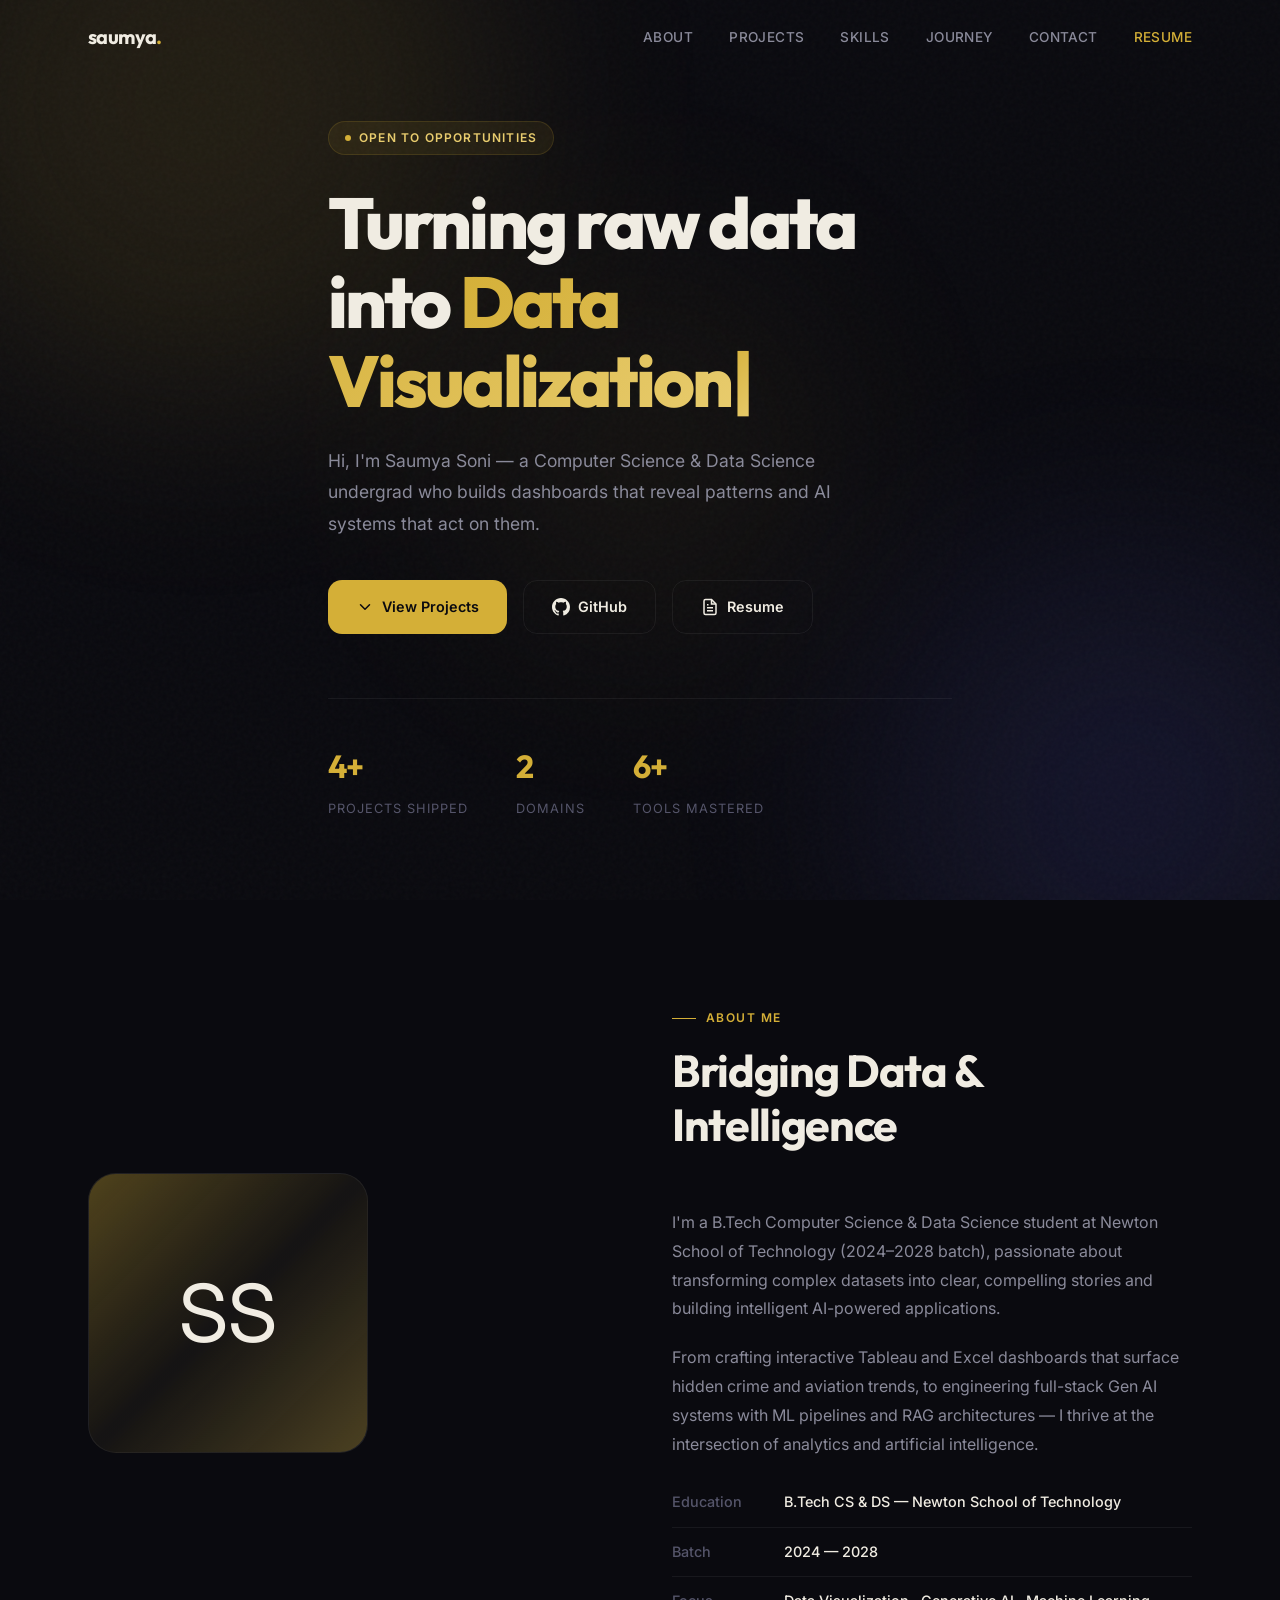
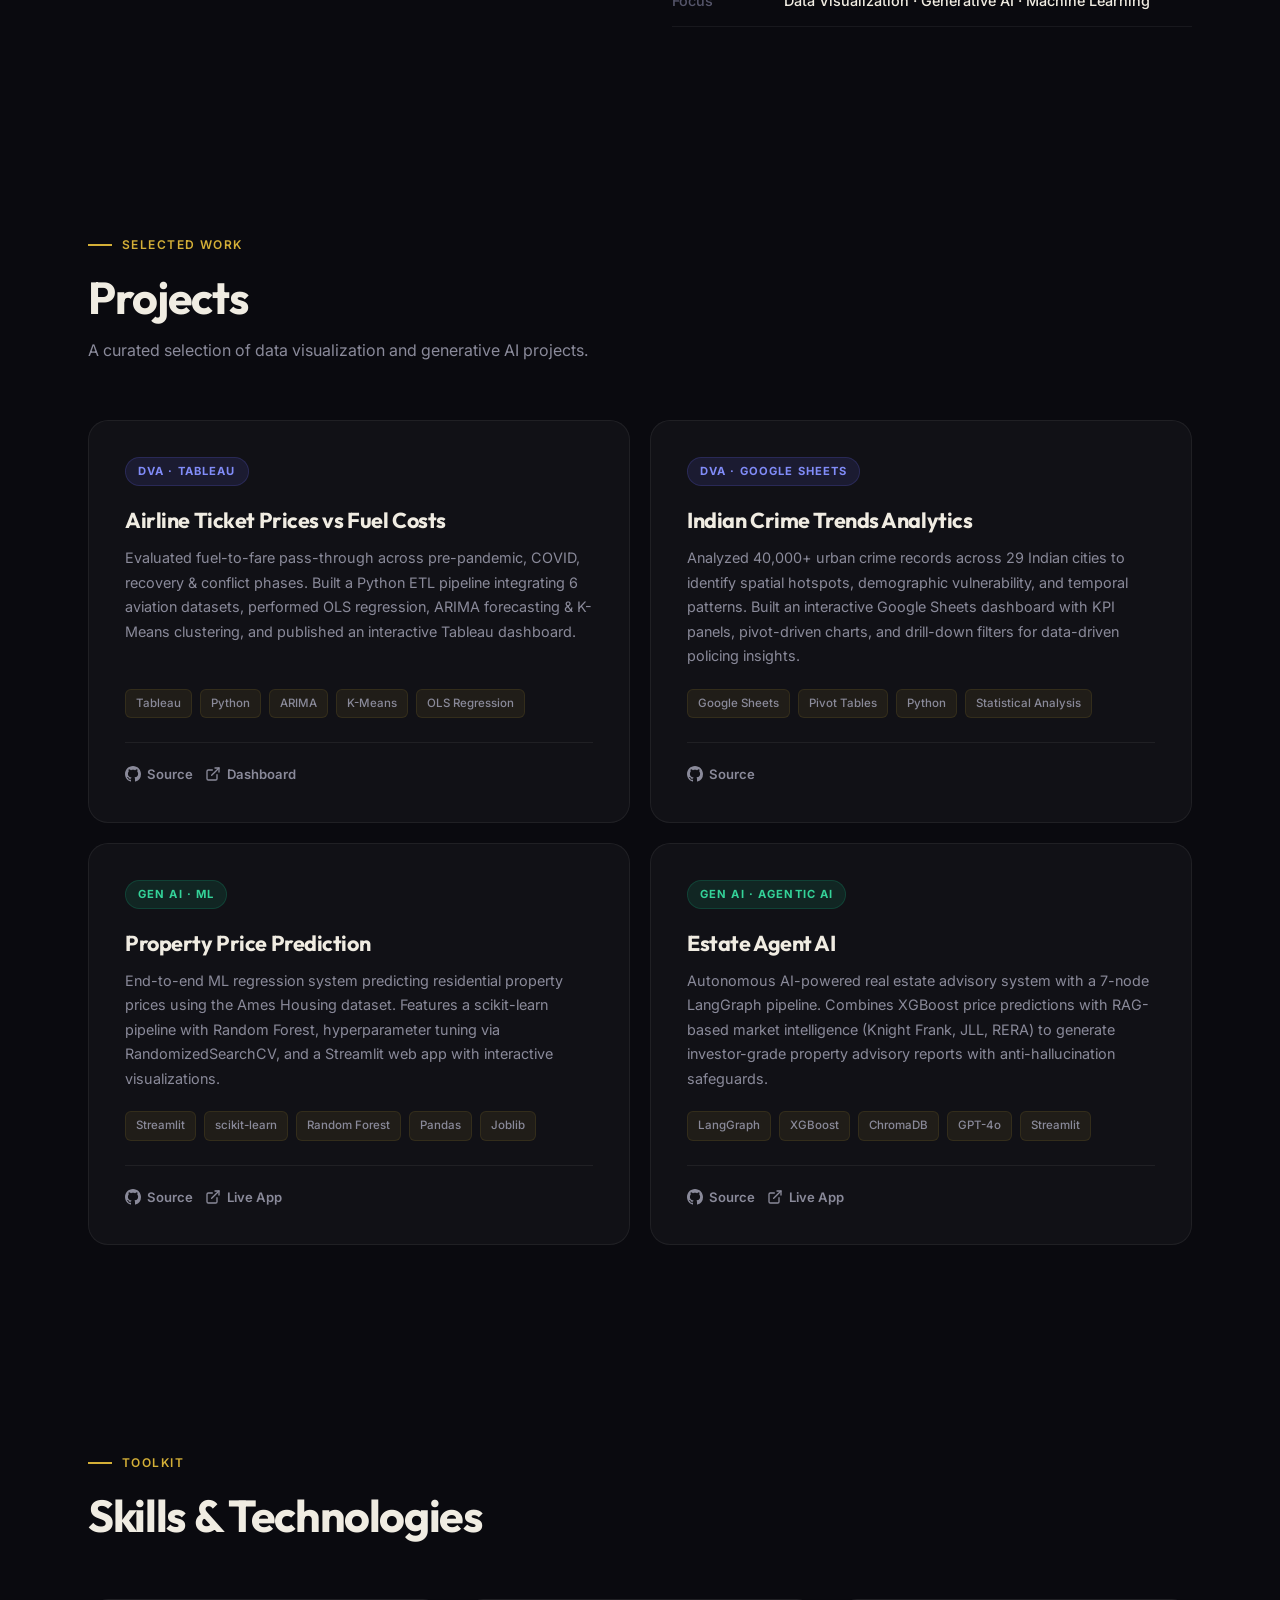
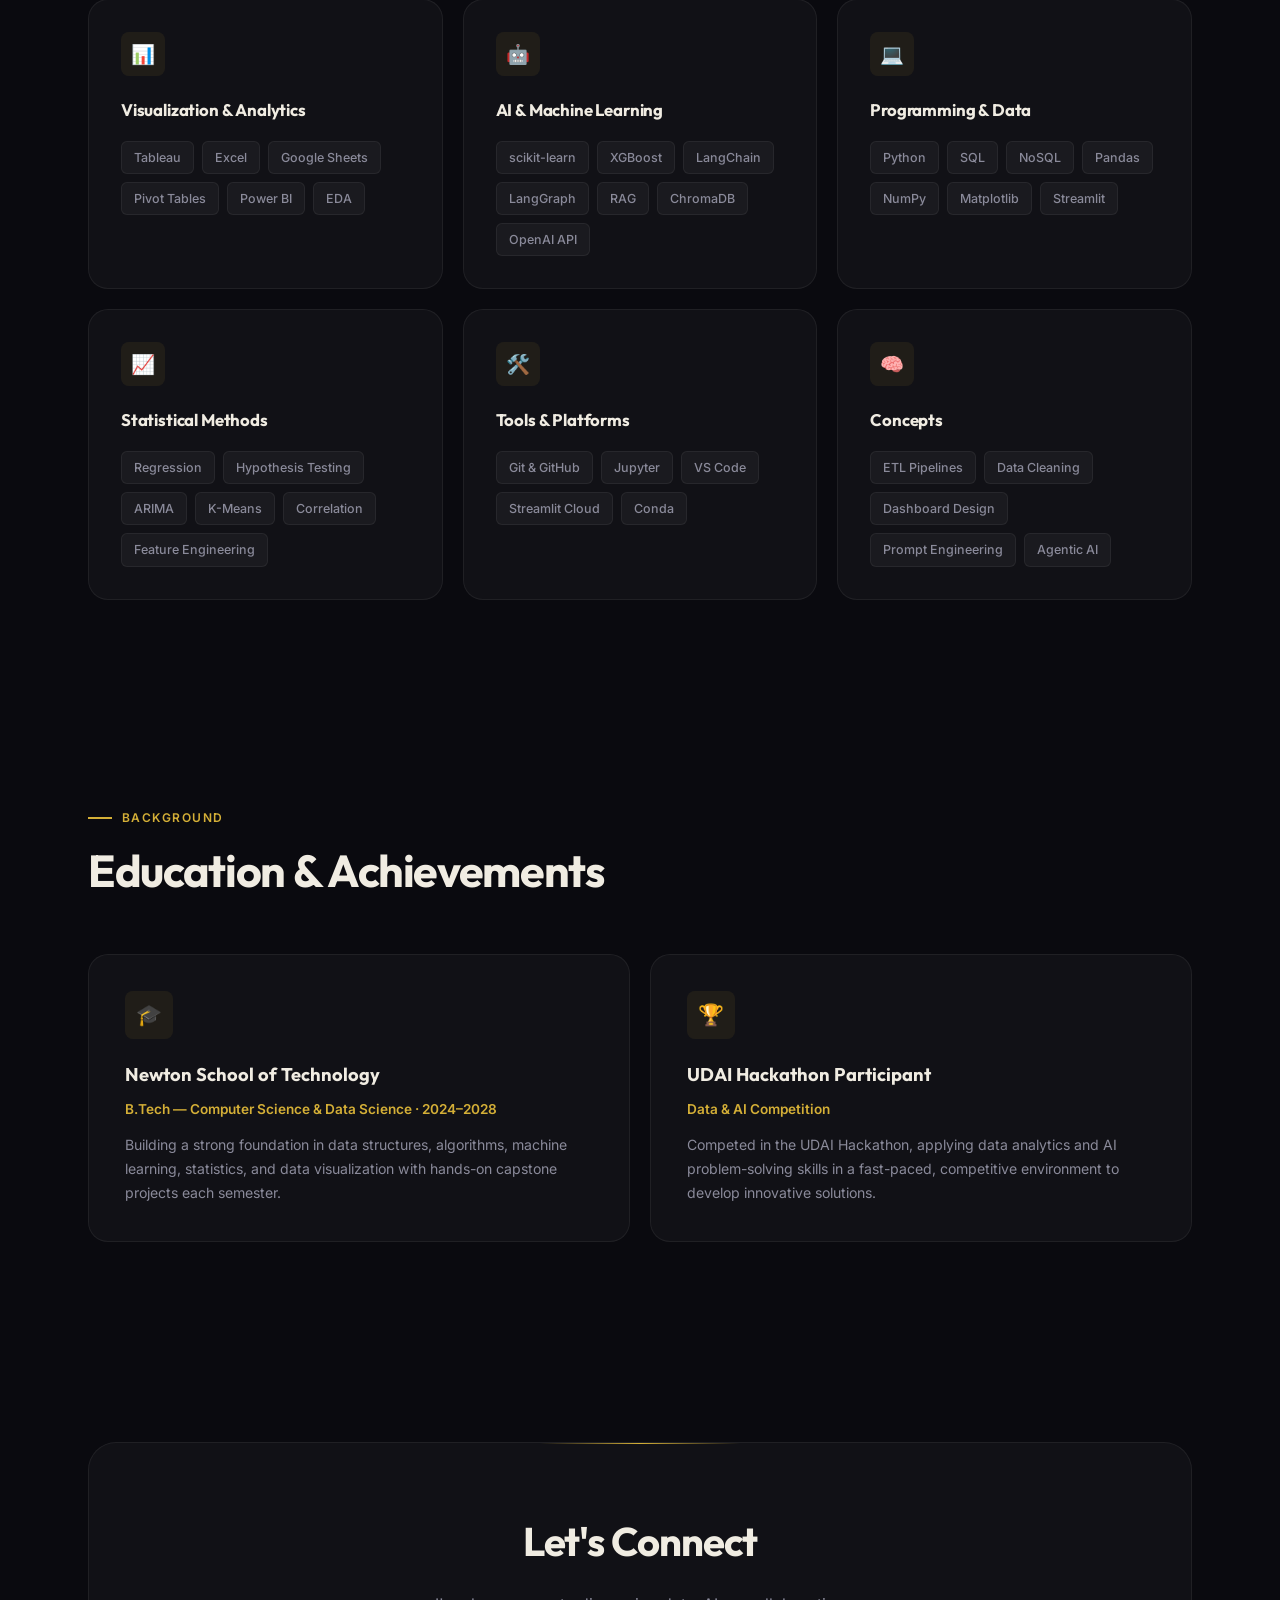
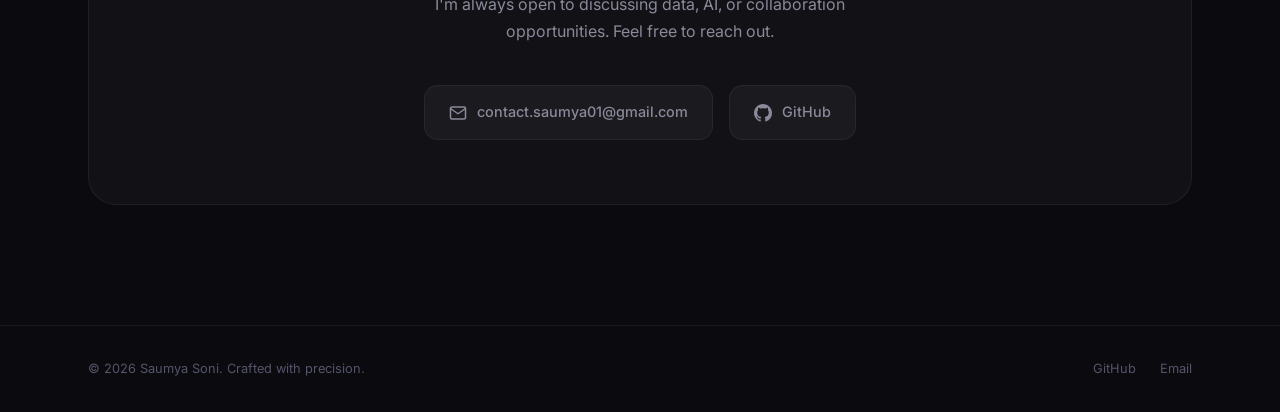
==== commit 25ee936b: "feat: add resume page with download/print + resume link in portfolio nav" ====
--- a/index.html
+++ b/index.html
@@ -26,6 +26,7 @@
       <li><a href="#skills">Skills</a></li>
       <li><a href="#journey">Journey</a></li>
       <li><a href="#contact">Contact</a></li>
+      <li><a href="resume.html" style="color:var(--accent)">Resume</a></li>
     </ul>
     <button class="nav-toggle" aria-label="Menu"><span></span><span></span><span></span></button>
   </div>
@@ -46,6 +47,10 @@
         <svg width="18" height="18" viewBox="0 0 24 24" fill="currentColor"><path d="M12 0C5.37 0 0 5.37 0 12c0 5.31 3.435 9.795 8.205 11.385.6.105.825-.255.825-.57 0-.285-.015-1.23-.015-2.235-3.015.555-3.795-.735-4.035-1.41-.135-.345-.72-1.41-1.23-1.695-.42-.225-1.02-.78-.015-.795.945-.015 1.62.87 1.845 1.23 1.08 1.815 2.805 1.305 3.495.99.105-.78.42-1.305.765-1.605-2.67-.3-5.46-1.335-5.46-5.925 0-1.305.465-2.385 1.23-3.225-.12-.3-.54-1.53.12-3.18 0 0 1.005-.315 3.3 1.23.96-.27 1.98-.405 3-.405s2.04.135 3 .405c2.295-1.56 3.3-1.23 3.3-1.23.66 1.65.24 2.88.12 3.18.765.84 1.23 1.905 1.23 3.225 0 4.605-2.805 5.625-5.475 5.925.435.375.81 1.095.81 2.22 0 1.605-.015 2.895-.015 3.3 0 .315.225.69.825.57A12.02 12.02 0 0024 12c0-6.63-5.37-12-12-12z"/></svg>
         GitHub
       </a>
+      <a href="resume.html" class="btn btn-secondary">
+        <svg width="18" height="18" fill="none" stroke="currentColor" stroke-width="2" viewBox="0 0 24 24"><path d="M14 2H6a2 2 0 00-2 2v16a2 2 0 002 2h12a2 2 0 002-2V8z"/><polyline points="14 2 14 8 20 8"/><line x1="16" y1="13" x2="8" y2="13"/><line x1="16" y1="17" x2="8" y2="17"/><polyline points="10 9 9 9 8 9"/></svg>
+        Resume
+      </a>
     </div>
     <div class="hero-stats">
       <div class="stat"><h3 data-count="4" data-suffix="+">0</h3><p>Projects Shipped</p></div>
